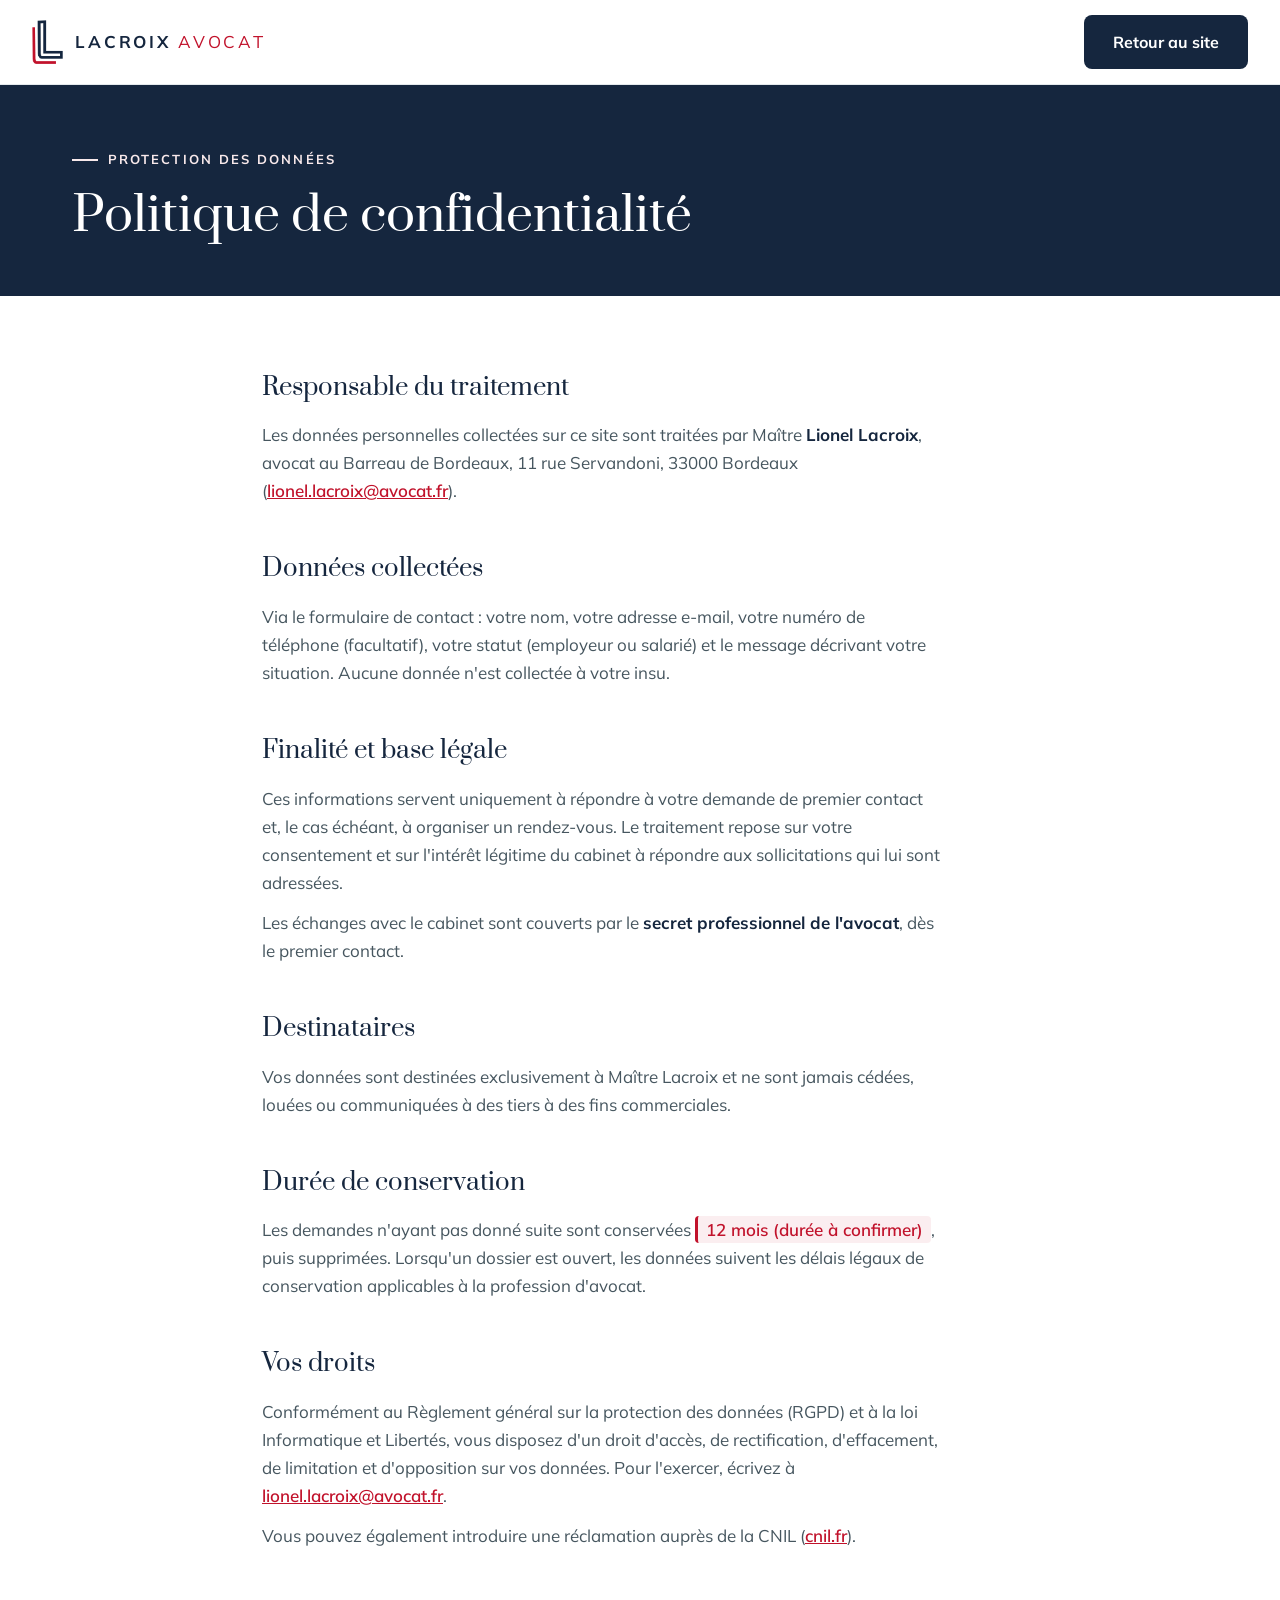
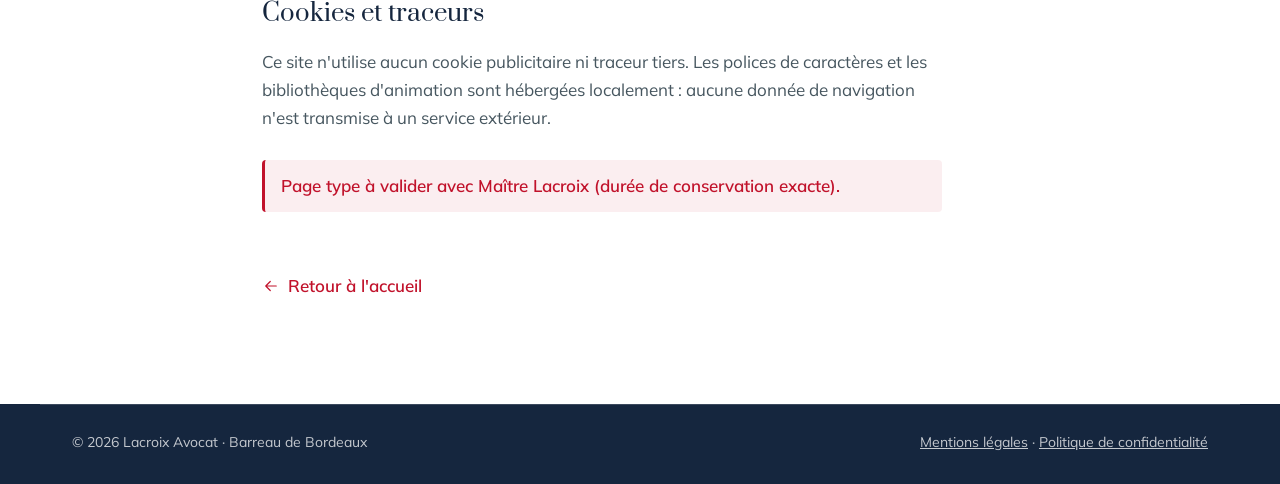
==== confidentialite.html @ 8fa0746b "Maquette one-page Lacroix Avocat (prototype) Site vitrine statique pour Me Lionel Lacroix, avocat en" ====
<!DOCTYPE html>
<html lang="fr">
<head>
<meta charset="UTF-8">
<meta name="viewport" content="width=device-width, initial-scale=1.0">
<title>Politique de confidentialité · Lacroix Avocat</title>
<meta name="description" content="Politique de confidentialité et protection des données personnelles du cabinet de Maître Lionel Lacroix, avocat à Bordeaux.">
<meta name="robots" content="noindex, nofollow">
<link rel="icon" type="image/png" href="img/logo-mark.png">
<link rel="preload" href="fonts/prata-v22-latin-regular.woff2" as="font" type="font/woff2" crossorigin>
<link rel="preload" href="fonts/mulish-v18-latin_latin-ext-regular.woff2" as="font" type="font/woff2" crossorigin>
<link rel="stylesheet" href="css/style.css">
<link rel="stylesheet" href="css/responsive.css">
</head>
<body>

<a class="skip-link" href="#contenu">Aller au contenu</a>

<header class="site-header">
  <div class="conteneur header-inner">
    <a class="marque" href="index.html" aria-label="Lacroix Avocat, accueil">
      <img src="img/logo-mark.png" alt="" width="396" height="554" class="marque-mark">
      <span class="marque-texte">LACROIX <span>AVOCAT</span></span>
    </a>
    <div class="header-actions">
      <a class="btn btn-marine" href="index.html">Retour au site</a>
    </div>
  </div>
</header>

<main id="contenu">

<section class="legal-hero">
  <div class="conteneur">
    <p class="label">Protection des données</p>
    <h1>Politique de confidentialité</h1>
  </div>
</section>

<section class="legal-corps">
  <div class="conteneur">

    <h2>Responsable du traitement</h2>
    <p>
      Les données personnelles collectées sur ce site sont traitées par Maître <strong>Lionel Lacroix</strong>,
      avocat au Barreau de Bordeaux, 11 rue Servandoni, 33000 Bordeaux
      (<a href="mailto:lionel.lacroix@avocat.fr">lionel.lacroix@avocat.fr</a>).
    </p>

    <h2>Données collectées</h2>
    <p>
      Via le formulaire de contact : votre nom, votre adresse e-mail, votre numéro de téléphone (facultatif),
      votre statut (employeur ou salarié) et le message décrivant votre situation. Aucune donnée n'est collectée
      à votre insu.
    </p>

    <h2>Finalité et base légale</h2>
    <p>
      Ces informations servent uniquement à répondre à votre demande de premier contact et, le cas échéant, à
      organiser un rendez-vous. Le traitement repose sur votre consentement et sur l'intérêt légitime du cabinet
      à répondre aux sollicitations qui lui sont adressées.
    </p>
    <p>
      Les échanges avec le cabinet sont couverts par le <strong>secret professionnel de l'avocat</strong>,
      dès le premier contact.
    </p>

    <h2>Destinataires</h2>
    <p>
      Vos données sont destinées exclusivement à Maître Lacroix et ne sont jamais cédées, louées ou communiquées
      à des tiers à des fins commerciales.
    </p>

    <h2>Durée de conservation</h2>
    <p>
      Les demandes n'ayant pas donné suite sont conservées <span class="legal-todo">12 mois (durée à confirmer)</span>,
      puis supprimées. Lorsqu'un dossier est ouvert, les données suivent les délais légaux de conservation applicables
      à la profession d'avocat.
    </p>

    <h2>Vos droits</h2>
    <p>
      Conformément au Règlement général sur la protection des données (RGPD) et à la loi Informatique et Libertés,
      vous disposez d'un droit d'accès, de rectification, d'effacement, de limitation et d'opposition sur vos
      données. Pour l'exercer, écrivez à <a href="mailto:lionel.lacroix@avocat.fr">lionel.lacroix@avocat.fr</a>.
    </p>
    <p>
      Vous pouvez également introduire une réclamation auprès de la CNIL
      (<a href="https://www.cnil.fr" target="_blank" rel="noopener">cnil.fr</a>).
    </p>

    <h2>Cookies et traceurs</h2>
    <p>
      Ce site n'utilise aucun cookie publicitaire ni traceur tiers. Les polices de caractères et les
      bibliothèques d'animation sont hébergées localement : aucune donnée de navigation n'est transmise à
      un service extérieur.
    </p>

    <p class="legal-todo" style="display:block;margin-top:28px;padding:12px 16px;">
      Page type à valider avec Maître Lacroix (durée de conservation exacte).
    </p>

    <a class="legal-retour" href="index.html">
      <svg viewBox="0 0 24 24" width="18" height="18" fill="none" stroke="currentColor" stroke-width="1.6" stroke-linecap="round" stroke-linejoin="round" aria-hidden="true"><path d="M19 12H5M11 6l-6 6 6 6"/></svg>
      Retour à l'accueil
    </a>

  </div>
</section>

</main>

<footer class="site-pied">
  <div class="conteneur pied-bas">
    <p>© 2026 Lacroix Avocat · Barreau de Bordeaux</p>
    <p><a href="mentions-legales.html">Mentions légales</a> · <a href="confidentialite.html">Politique de confidentialité</a></p>
  </div>
</footer>

</body>
</html>
---- css/style.css ----
/* ============================================================
   LACROIX AVOCAT · maquette one page
   DA cahier des charges : Blanc · Rouge bordeaux · Bleu marine
   Univers chic, sobre et premium. Titres Prata, texte Mulish.
   ============================================================ */

/* ---------- Polices auto-hébergées ---------- */
@font-face {
  font-family: 'Prata';
  src: url('../fonts/prata-v22-latin-regular.woff2') format('woff2');
  font-weight: 400;
  font-style: normal;
  font-display: swap;
}
@font-face {
  font-family: 'Mulish';
  src: url('../fonts/mulish-v18-latin_latin-ext-regular.woff2') format('woff2');
  font-weight: 400;
  font-style: normal;
  font-display: swap;
}
@font-face {
  font-family: 'Mulish';
  src: url('../fonts/mulish-v18-latin_latin-ext-600.woff2') format('woff2');
  font-weight: 600;
  font-style: normal;
  font-display: swap;
}
@font-face {
  font-family: 'Mulish';
  src: url('../fonts/mulish-v18-latin_latin-ext-700.woff2') format('woff2');
  font-weight: 700;
  font-style: normal;
  font-display: swap;
}

/* ---------- Variables ---------- */
:root {
  --marine: #15263E;
  --marine-clair: #24405F;
  --bordeaux: #C1122B;        /* rouge bordeaux vif (réf client) */
  --bordeaux-fonce: #9C0F22;
  --bordeaux-voile: rgba(193, 18, 43, 0.07);
  --creme: #F8E9EB;           /* texte doux sur fond rouge */
  --encre: #2C3D49;
  --texte: #46565F;
  --fond: #FAFAFA;
  --blanc: #FFFFFF;
  --ligne: #E4E9EC;
  --ligne-sombre: rgba(255, 255, 255, 0.16);
  --titre: 'Prata', Georgia, serif;
  --corps: 'Mulish', Helvetica, Arial, sans-serif;
  --rayon: 14px;
  --rayon-petit: 8px;
  --rayon-grand: 34px;
  --largeur: 1200px;
  --header-h: 84px;
}

/* ---------- Base ---------- */
*, *::before, *::after { box-sizing: border-box; margin: 0; padding: 0; }

html { scroll-behavior: smooth; }

body {
  font-family: var(--corps);
  font-size: 1.0625rem;
  line-height: 1.65;
  color: var(--texte);
  background: var(--blanc);
  -webkit-font-smoothing: antialiased;
}

img { max-width: 100%; height: auto; display: block; }

::selection { background: var(--bordeaux); color: var(--blanc); }

a { color: inherit; }

h1, h2, h3 { font-family: var(--titre); font-weight: 400; color: var(--marine); }

.conteneur {
  max-width: var(--largeur);
  margin: 0 auto;
  padding: 0 32px;
}

section[id], div[id] { scroll-margin-top: calc(var(--header-h) + 16px); }

/* Révélations GSAP */
.js [data-reveal] { opacity: 0; }
.js.gsap-pret [data-reveal] { opacity: 1; }

/* ---------- Accessibilité ---------- */
.skip-link {
  position: absolute;
  left: -9999px;
  top: 0;
  background: var(--marine);
  color: var(--blanc);
  padding: 12px 20px;
  z-index: 200;
  border-radius: 0 0 var(--rayon-petit) 0;
}
.skip-link:focus { left: 0; }

:focus-visible {
  outline: 3px solid var(--bordeaux);
  outline-offset: 2px;
  border-radius: 3px;
}
/* Anneau clair sur les fonds sombres (bordeaux / marine) */
.section-bordeaux :focus-visible,
.cta-bande :focus-visible,
.honoraires-carte :focus-visible,
.contact-formulaire :focus-visible,
.site-pied :focus-visible {
  outline-color: var(--blanc);
}

/* ---------- Labels de section ---------- */
.label {
  display: flex;
  align-items: center;
  gap: 10px;
  font-size: 0.8125rem;
  font-weight: 700;
  letter-spacing: 0.16em;
  text-transform: uppercase;
  color: var(--bordeaux);
  margin-bottom: 18px;
}
.label::before {
  content: '';
  width: 26px;
  height: 2px;
  background: var(--bordeaux);
  flex: none;
}
.label-centre { justify-content: center; }
.label-clair { color: var(--creme); }
.label-clair::before { background: var(--creme); }

/* ---------- Titres ---------- */
.titre-xl {
  font-size: clamp(1.9rem, 3.4vw, 2.9rem);
  line-height: 1.2;
  max-width: 21em;
  margin-bottom: 28px;
}
.section-intro {
  max-width: 44em;
  margin-bottom: 48px;
  font-size: 1.125rem;
}

/* ---------- Boutons ---------- */
.btn {
  display: inline-flex;
  align-items: center;
  justify-content: center;
  gap: 10px;
  min-height: 52px;
  padding: 13px 28px;
  border: 1.5px solid transparent;
  border-radius: var(--rayon-petit);
  font-family: var(--corps);
  font-size: 1rem;
  font-weight: 700;
  text-decoration: none;
  text-align: center;
  white-space: nowrap;
  cursor: pointer;
  transition: background-color 0.25s ease, color 0.25s ease, border-color 0.25s ease, transform 0.25s ease;
}
.btn:hover { transform: translateY(-2px); }
.btn svg { width: 18px; height: 18px; flex: none; }

.btn-bordeaux { background: var(--bordeaux); color: var(--blanc); }
.btn-bordeaux:hover { background: var(--bordeaux-fonce); }

.btn-marine { background: var(--marine); color: var(--blanc); }
.btn-marine:hover { background: var(--marine-clair); }

.btn-outline-marine {
  background: transparent;
  color: var(--marine);
  border-color: var(--marine);
}
.btn-outline-marine:hover { background: var(--marine); color: var(--blanc); }

.btn-blanc { background: var(--blanc); color: var(--bordeaux); }
.btn-blanc:hover { background: var(--creme); }

.btn-outline-blanc {
  background: transparent;
  color: var(--blanc);
  border-color: rgba(255, 255, 255, 0.55);
}
.btn-outline-blanc:hover { border-color: var(--blanc); background: rgba(255, 255, 255, 0.12); }

.btn-large { width: 100%; }

.lien-fleche {
  display: inline-flex;
  align-items: center;
  gap: 8px;
  min-height: 44px;
  font-weight: 700;
  color: var(--bordeaux);
  text-decoration: none;
  font-size: 0.9375rem;
}
.lien-fleche svg { width: 18px; height: 18px; transition: transform 0.25s ease; }
.lien-fleche:hover svg { transform: translateX(5px); }

/* ============================================================
   HEADER
   ============================================================ */
.site-header {
  position: sticky;
  top: 0;
  z-index: 100;
  background: var(--blanc);
  border-bottom: 1px solid var(--ligne);
  transition: box-shadow 0.3s ease;
}
.site-header.est-scrolle { box-shadow: 0 6px 24px rgba(21, 38, 62, 0.08); }

.header-inner {
  display: flex;
  align-items: center;
  justify-content: space-between;
  gap: 20px;
  height: var(--header-h);
  max-width: 1440px;
}

.marque {
  display: flex;
  align-items: center;
  gap: 12px;
  text-decoration: none;
  flex: none;
}
.marque-mark { width: auto; height: 44px; }
.marque-texte {
  font-size: 1.0625rem;
  font-weight: 700;
  letter-spacing: 0.16em;
  color: var(--marine);
  white-space: nowrap;
}
.marque-texte span { color: var(--bordeaux); font-weight: 400; }

.nav-principale { display: flex; gap: 2px; }
.nav-principale a {
  display: inline-flex;
  align-items: center;
  min-height: 44px;
  padding: 8px 11px;
  font-size: 0.9063rem;
  font-weight: 600;
  color: var(--encre);
  text-decoration: none;
  white-space: nowrap;
  border-radius: var(--rayon-petit);
  transition: color 0.2s ease, background-color 0.2s ease;
}
.nav-principale a:hover { color: var(--bordeaux); background: var(--bordeaux-voile); }

.header-actions { display: flex; align-items: center; gap: 12px; flex: none; }
.header-cta-duo { display: flex; align-items: center; gap: 10px; }
.header-cta-duo .btn { min-height: 46px; padding: 10px 18px; font-size: 0.9063rem; }
.header-cta-offert { line-height: 1.2; }

.burger {
  display: none;
  flex-direction: column;
  justify-content: center;
  gap: 5px;
  width: 46px;
  height: 46px;
  padding: 11px;
  background: none;
  border: 1px solid var(--ligne);
  border-radius: var(--rayon-petit);
  cursor: pointer;
}
.burger span {
  display: block;
  height: 2px;
  width: 100%;
  background: var(--marine);
  border-radius: 2px;
  transition: transform 0.3s ease, opacity 0.3s ease;
}
.burger.est-ouvert span:nth-child(1) { transform: translateY(7px) rotate(45deg); }
.burger.est-ouvert span:nth-child(2) { opacity: 0; }
.burger.est-ouvert span:nth-child(3) { transform: translateY(-7px) rotate(-45deg); }

/* ---------- Menu mobile ---------- */
.menu-mobile {
  position: fixed;
  inset: var(--header-h) 0 auto 0;
  z-index: 99;
  background: var(--blanc);
  border-bottom: 1px solid var(--ligne);
  padding: 10px 32px 22px;
  box-shadow: 0 18px 40px rgba(21, 38, 62, 0.14);
}
.menu-mobile nav { display: flex; flex-direction: column; }
.menu-mobile nav a {
  display: flex;
  align-items: center;
  min-height: 46px;
  font-size: 1.0625rem;
  font-weight: 600;
  color: var(--marine);
  text-decoration: none;
  border-bottom: 1px solid var(--ligne);
}
.menu-mobile nav a:last-child { border-bottom: none; }
.menu-mobile-pied {
  display: flex;
  flex-direction: column;
  gap: 10px;
  margin-top: 14px;
}

/* ============================================================
   HERO — première moitié, fond blanc, titre central bordeaux
   ============================================================ */
.hero {
  background: var(--blanc);
  text-align: center;
  padding: clamp(56px, 8vw, 96px) 0 clamp(48px, 7vw, 84px);
  position: relative;
  overflow: hidden;
}
.hero-inner { position: relative; z-index: 1; }
.hero .label { justify-content: center; }

.hero h1 {
  color: var(--bordeaux);
  font-size: clamp(2.1rem, 5.4vw, 4.6rem);
  line-height: 1.1;
  letter-spacing: 0.01em;
  text-transform: uppercase;
  margin: 0 auto 24px;
  max-width: 18em;
}
.hero-accroche {
  font-size: 1.125rem;
  line-height: 1.6;
  color: var(--texte);
  max-width: 34em;
  margin: 0 auto 40px;
}
.hero-cta {
  display: flex;
  flex-wrap: wrap;
  gap: 14px;
  justify-content: center;
}

/* Segment de 2 boutons accolés (réf client) */
.hero-segment {
  display: inline-flex;
  border: 1.5px solid var(--bordeaux);
  border-radius: var(--rayon-petit);
  overflow: hidden;
}
.segment-btn {
  display: inline-flex;
  align-items: center;
  justify-content: center;
  min-height: 56px;
  padding: 14px 34px;
  font-family: var(--corps);
  font-size: 1rem;
  font-weight: 700;
  text-decoration: none;
  white-space: nowrap;
  color: var(--marine);
  background: var(--blanc);
  transition: background-color 0.25s ease, color 0.25s ease;
}
.segment-btn + .segment-btn { border-left: 1.5px solid var(--bordeaux); }
.segment-btn:hover { background: var(--bordeaux-voile); }
.segment-btn-plein { background: var(--bordeaux); color: var(--blanc); }
.segment-btn-plein:hover { background: var(--bordeaux-fonce); color: var(--blanc); }

/* Bandeau de réassurance sous le hero */
.credentials {
  background: var(--fond);
  border-top: 1px solid var(--ligne);
  border-bottom: 1px solid var(--ligne);
}
.credentials-liste {
  display: flex;
  flex-wrap: wrap;
  align-items: center;
  justify-content: center;
  gap: 14px 40px;
  padding-top: 22px;
  padding-bottom: 22px;
}
.credentials-liste span {
  font-size: 0.8125rem;
  font-weight: 700;
  letter-spacing: 0.1em;
  text-transform: uppercase;
  color: var(--encre);
}

/* ============================================================
   SECTIONS COMMUNES
   ============================================================ */
.section { padding: clamp(64px, 9vw, 108px) 0; }
.section-fond { background: var(--fond); }
.section-centre { text-align: center; }
.section-centre .titre-xl,
.section-centre .section-intro { margin-left: auto; margin-right: auto; }
.section-centre .label { justify-content: center; }

.section-entete {
  display: flex;
  align-items: flex-end;
  justify-content: space-between;
  gap: 24px;
}

/* ============================================================
   SECONDE MOITIÉ — fond bordeaux + encadré blanc + 3 cartes
   ============================================================ */
.section-bordeaux {
  background: var(--bordeaux);
  color: var(--creme);
  padding: clamp(64px, 9vw, 112px) 0;
}
.section-bordeaux .titre-xl { color: var(--blanc); }

.encadre-blanc {
  background: var(--blanc);
  color: var(--texte);
  border-radius: var(--rayon-grand);
  padding: clamp(32px, 4vw, 64px);
  box-shadow: 0 30px 70px rgba(0, 0, 0, 0.22);
}
.encadre-entete { text-align: center; margin-bottom: 44px; }
.encadre-blanc .titre-xl { color: var(--marine); margin-bottom: 14px; }
.encadre-entete p { max-width: 40em; margin: 0 auto; color: var(--texte); }

.cartes-offres {
  display: grid;
  grid-template-columns: repeat(3, 1fr);
  gap: 0;
}
.carte-offre {
  padding: 12px 36px;
  border-left: 1px solid var(--ligne);
  display: flex;
  flex-direction: column;
  align-items: flex-start;
}
.carte-offre:first-child { border-left: none; padding-left: 0; }
.carte-offre:last-child { padding-right: 0; }
.carte-offre h3 {
  font-family: var(--corps);
  font-weight: 700;
  color: var(--marine);
  font-size: 1.5rem;
  margin-bottom: 16px;
}
.carte-offre p { font-size: 1rem; flex: 1; margin-bottom: 20px; }

.lien-offre {
  display: inline-flex;
  align-items: center;
  gap: 10px;
  min-height: 44px;
  font-weight: 700;
  font-size: 1rem;
  color: var(--marine);
  text-decoration: none;
}
.lien-offre svg { width: 20px; height: 20px; flex: none; transition: transform 0.25s ease; }
.lien-offre:hover { color: var(--bordeaux); }
.lien-offre:hover svg { transform: translateX(4px); }

/* ============================================================
   CABINET (bio + portrait)
   ============================================================ */
.cabinet-grille {
  display: grid;
  grid-template-columns: 0.9fr 1.1fr;
  gap: 64px;
  align-items: center;
}
.cabinet-portrait { position: relative; display: flex; }
.cabinet-portrait::before {
  content: '';
  position: absolute;
  inset: 6% -5% 0 5%;
  background: var(--bordeaux-voile);
  border-radius: var(--rayon-grand);
  z-index: 0;
}
.cabinet-portrait img {
  position: relative;
  z-index: 1;
  width: 100%;
  display: block;
}
.cabinet-portrait .cabinet-badge {
  position: absolute;
  left: -12px;
  bottom: 24px;
  z-index: 2;
  background: var(--blanc);
  color: var(--marine);
  border-radius: var(--rayon-petit);
  padding: 14px 20px;
  box-shadow: 0 14px 34px rgba(0, 0, 0, 0.16);
  display: flex;
  flex-direction: column;
  gap: 2px;
}
.cabinet-badge strong { font-family: var(--titre); font-weight: 400; font-size: 1.0625rem; }
.cabinet-badge span { font-size: 0.8125rem; color: var(--texte); }

.cabinet-bio p { margin-bottom: 20px; }
.citation {
  font-family: var(--titre);
  font-size: 1.375rem;
  line-height: 1.45;
  color: var(--bordeaux);
  border-left: 3px solid var(--bordeaux);
  padding: 6px 0 6px 24px;
  margin: 28px 0;
}

.qualites {
  display: grid;
  grid-template-columns: repeat(auto-fit, minmax(150px, 1fr));
  gap: 18px 28px;
  margin-top: 44px;
  list-style: none;
}
.qualites li {
  border-top: 2px solid var(--bordeaux);
  padding-top: 12px;
}
.qualites h3 { font-size: 1.1875rem; margin-bottom: 4px; }
.qualites p { font-size: 0.9375rem; }

/* ============================================================
   OFFRES DÉTAIL · accordéon
   ============================================================ */
.accordeon { margin-top: 42px; }
.accordeon-item { border-top: 1px solid var(--ligne); }
.accordeon-item:last-child { border-bottom: 1px solid var(--ligne); }

.accordeon-entete {
  display: flex;
  align-items: center;
  gap: 28px;
  width: 100%;
  min-height: 88px;
  padding: 22px 8px;
  background: none;
  border: none;
  cursor: pointer;
  text-align: left;
  color: var(--marine);
  transition: padding-left 0.3s ease;
}
.accordeon-entete:hover { padding-left: 16px; }

.accordeon-num {
  font-family: var(--titre);
  font-size: 1.0625rem;
  color: var(--bordeaux);
  flex: none;
  width: 34px;
}
.accordeon-titres { display: flex; flex-direction: column; gap: 3px; flex: 1; }
.accordeon-titre { font-family: var(--titre); font-size: clamp(1.25rem, 2.2vw, 1.75rem); line-height: 1.25; }
.accordeon-sous { font-size: 0.9375rem; color: var(--texte); }

.accordeon-fleche {
  flex: none;
  width: 46px;
  height: 46px;
  border: 1px solid var(--ligne);
  border-radius: var(--rayon-petit);
  display: grid;
  place-items: center;
  color: var(--marine);
  transition: transform 0.35s ease, background-color 0.35s ease, border-color 0.35s ease, color 0.35s ease;
}
.accordeon-fleche svg { width: 20px; height: 20px; }
.est-ouvert .accordeon-fleche {
  transform: rotate(180deg);
  background: var(--bordeaux);
  border-color: var(--bordeaux);
  color: var(--blanc);
}

.accordeon-panneau { overflow: hidden; }
.accordeon-corps {
  display: grid;
  grid-template-columns: 1.2fr 0.8fr;
  gap: 48px;
  align-items: start;
  padding: 6px 8px 40px 70px;
}
.accordeon-corps > div:only-child { grid-column: 1 / -1; max-width: 46em; }
.accordeon-corps p { margin-bottom: 22px; }
.accordeon-corps img { border-radius: var(--rayon); aspect-ratio: 3 / 2; object-fit: cover; }

.etiquettes { list-style: none; display: flex; flex-wrap: wrap; gap: 10px; }
.etiquettes li {
  font-size: 0.875rem;
  font-weight: 600;
  color: var(--bordeaux);
  border: 1px solid rgba(142, 27, 50, 0.35);
  border-radius: 6px;
  padding: 7px 14px;
}

/* ============================================================
   HONORAIRES
   ============================================================ */
.honoraires-grille {
  display: grid;
  grid-template-columns: 1.1fr 0.9fr;
  gap: 72px;
  align-items: stretch;
  margin-top: 26px;
}
.etapes {
  list-style: none;
  display: flex;
  flex-direction: column;
  justify-content: space-between;
}
.etapes li {
  display: flex;
  gap: 26px;
  padding: 22px 0;
  border-bottom: 1px solid var(--ligne);
}
.etapes li:first-child { padding-top: 40px; }
.etapes li:last-child { border-bottom: none; padding-bottom: 6px; }
.etapes .num {
  flex: none;
  width: 54px;
  height: 54px;
  border-radius: var(--rayon-petit);
  background: var(--bordeaux-voile);
  display: grid;
  place-items: center;
  font-family: var(--titre);
  font-size: 1.125rem;
  color: var(--bordeaux);
}
.etapes h3 { font-size: 1.375rem; margin-bottom: 8px; }

.honoraires-carte {
  background: var(--marine);
  border-radius: var(--rayon);
  padding: 40px 36px;
  color: var(--blanc);
}
.honoraires-carte h3 { color: var(--blanc); font-size: 1.375rem; margin-bottom: 22px; }
.honoraires-carte ul { list-style: none; margin-bottom: 30px; }
.honoraires-carte li {
  position: relative;
  padding: 10px 0 10px 28px;
  font-size: 0.9688rem;
  color: rgba(255, 255, 255, 0.85);
  border-bottom: 1px solid var(--ligne-sombre);
}
.honoraires-carte li:last-child { border-bottom: none; }
.honoraires-carte li::before {
  content: '';
  position: absolute;
  left: 2px;
  top: 18px;
  width: 12px;
  height: 2px;
  background: var(--bordeaux);
}

/* ============================================================
   FORMATION
   ============================================================ */
.formation-grille {
  display: grid;
  grid-template-columns: 1fr 1fr;
  gap: 26px;
  margin-top: 26px;
}
.formation-carte {
  border: 1px solid var(--ligne);
  border-radius: var(--rayon);
  padding: 34px 30px;
}
.formation-carte .carte-icone { margin-bottom: 18px; }
.formation-carte h3 { font-size: 1.375rem; margin-bottom: 10px; }
.formation-carte p { margin-bottom: 14px; }
.formation-carte ul { list-style: none; }
.formation-carte li {
  position: relative;
  padding: 6px 0 6px 22px;
  font-size: 0.9688rem;
}
.formation-carte li::before {
  content: '';
  position: absolute;
  left: 0;
  top: 15px;
  width: 10px;
  height: 2px;
  background: var(--bordeaux);
}
.carte-icone {
  width: 52px;
  height: 52px;
  border-radius: var(--rayon-petit);
  background: var(--bordeaux-voile);
  color: var(--bordeaux);
  display: grid;
  place-items: center;
}
.carte-icone svg { width: 26px; height: 26px; }

/* ============================================================
   NOUS REJOINDRE
   ============================================================ */
.rejoindre-bloc {
  display: grid;
  grid-template-columns: 1.2fr 0.8fr;
  gap: 48px;
  align-items: center;
  background: var(--fond);
  border: 1px solid var(--ligne);
  border-radius: var(--rayon);
  padding: clamp(30px, 4vw, 52px);
  margin-top: 26px;
}
.rejoindre-bloc h2 { font-size: clamp(1.6rem, 2.6vw, 2.1rem); margin-bottom: 16px; }
.rejoindre-actions { display: flex; flex-direction: column; gap: 12px; }

/* ============================================================
   TÉMOIGNAGES
   ============================================================ */
.temoignages {
  display: grid;
  grid-template-columns: repeat(3, 1fr);
  gap: 26px;
  margin-top: 30px;
}
.temoignage {
  background: var(--blanc);
  border: 1px solid var(--ligne);
  border-radius: var(--rayon);
  padding: 30px 28px;
  display: flex;
  flex-direction: column;
  gap: 14px;
}
.temoignage-etoiles { display: flex; gap: 3px; color: var(--bordeaux); }
.temoignage-etoiles svg { width: 18px; height: 18px; }
.temoignage blockquote { font-size: 1.0313rem; color: var(--encre); line-height: 1.55; flex: 1; }
.temoignage figcaption { font-weight: 700; color: var(--marine); font-size: 0.9375rem; }
.temoignage figcaption span { display: block; font-weight: 400; color: var(--texte); font-size: 0.8438rem; }
.temoignages-note {
  text-align: center;
  margin-top: 26px;
  font-size: 0.9375rem;
  color: var(--texte);
}

/* ============================================================
   FAQ
   ============================================================ */
.faq { max-width: 860px; margin: 30px auto 0; }
.faq .accordeon-item { border-color: var(--ligne); }
.faq .accordeon-entete { min-height: 72px; gap: 18px; }
.faq .accordeon-titre { font-size: clamp(1.0625rem, 1.6vw, 1.25rem); }
.faq .accordeon-corps { grid-template-columns: 1fr; padding: 0 8px 28px 8px; }
.faq .accordeon-corps p { color: var(--texte); }

/* ============================================================
   ACTUALITÉS
   ============================================================ */
.articles {
  display: grid;
  grid-template-columns: repeat(4, 1fr);
  gap: 26px;
  margin-top: 30px;
}
.article-carte {
  border: 1px solid var(--ligne);
  border-radius: var(--rayon);
  padding: 28px 26px 22px;
  display: flex;
  flex-direction: column;
  gap: 14px;
  transition: transform 0.3s ease, box-shadow 0.3s ease, border-color 0.3s ease;
}
.article-carte:hover {
  transform: translateY(-6px);
  box-shadow: 0 18px 40px rgba(21, 38, 62, 0.10);
  border-color: transparent;
}
.article-meta {
  display: flex;
  align-items: center;
  justify-content: space-between;
  gap: 10px;
  font-size: 0.8125rem;
  color: var(--texte);
}
.article-tag {
  font-weight: 700;
  color: var(--bordeaux);
  background: var(--bordeaux-voile);
  border-radius: 6px;
  padding: 5px 10px;
}
.article-carte h3 { font-size: 1.25rem; line-height: 1.35; }
.article-carte > p:not(.article-meta) { font-size: 1rem; flex: 1; }
.article-carte .lien-fleche { min-height: 44px; }

/* ============================================================
   BANDEAU CTA — fond bordeaux
   ============================================================ */
.cta-bande {
  background: var(--bordeaux);
  color: var(--creme);
  padding: clamp(60px, 8vw, 104px) 0;
  text-align: center;
}
.cta-bande h2 {
  color: var(--blanc);
  font-size: clamp(1.9rem, 3.4vw, 2.8rem);
  line-height: 1.15;
  margin: 0 auto 16px;
  max-width: 18em;
}
.cta-sous { color: var(--creme); margin: 0 auto 34px; max-width: 34em; }
.cta-bande .hero-cta { justify-content: center; }

/* ============================================================
   CONTACT
   ============================================================ */
.contact-grille {
  display: grid;
  grid-template-columns: 1fr 1fr;
  gap: 72px;
  margin-top: 26px;
  align-items: start;
}
.contact-liste { list-style: none; }
.contact-liste > li {
  display: flex;
  gap: 22px;
  padding: 24px 0;
  border-bottom: 1px solid var(--ligne);
}
.contact-liste > li:first-child { padding-top: 0; }
.contact-icone {
  flex: none;
  width: 52px;
  height: 52px;
  border-radius: var(--rayon-petit);
  background: var(--bordeaux-voile);
  color: var(--bordeaux);
  display: grid;
  place-items: center;
}
.contact-icone svg { width: 24px; height: 24px; }
.contact-liste h3 { font-size: 1.1875rem; margin-bottom: 6px; }
.contact-liste a { color: var(--encre); font-weight: 600; text-decoration-color: var(--bordeaux); }
.contact-note { font-size: 0.875rem; color: var(--texte); margin-top: 4px; }

.contact-rdv {
  margin-top: 26px;
  padding: 24px;
  background: var(--bordeaux-voile);
  border-radius: var(--rayon);
}
.contact-rdv h3 { font-size: 1.1875rem; margin-bottom: 8px; }
.contact-rdv p { font-size: 0.9375rem; margin-bottom: 16px; }
.contact-modes { padding-top: 22px; }
.contact-modes h3 { font-size: 1.1875rem; margin-bottom: 14px; }
.contact-modes ul { list-style: none; display: flex; flex-direction: column; gap: 10px; }
.contact-modes li { display: flex; align-items: center; gap: 12px; font-size: 0.9688rem; font-weight: 600; color: var(--encre); }
.contact-modes svg { width: 20px; height: 20px; color: var(--bordeaux); flex: none; }

/* ---------- Formulaire ---------- */
.contact-formulaire {
  background: var(--marine);
  border-radius: var(--rayon);
  padding: 44px 40px;
}
.contact-formulaire h3 { color: var(--blanc); font-size: 1.5rem; margin-bottom: 26px; }
.champ { margin-bottom: 18px; }
.champ-duo { display: grid; grid-template-columns: 1fr 1fr; gap: 16px; }
.champ label {
  display: block;
  font-size: 0.875rem;
  font-weight: 700;
  color: rgba(255, 255, 255, 0.9);
  margin-bottom: 7px;
}
.champ input, .champ select, .champ textarea {
  width: 100%;
  min-height: 50px;
  padding: 12px 16px;
  font-family: var(--corps);
  font-size: 1rem;
  color: var(--marine);
  background: var(--blanc);
  border: 1px solid transparent;
  border-radius: var(--rayon-petit);
}
.champ textarea { resize: vertical; min-height: 120px; }
.champ input:focus, .champ select:focus, .champ textarea:focus {
  outline: 3px solid var(--blanc);
  outline-offset: 0;
}
.contact-formulaire .btn { margin-top: 8px; }
.formulaire-note { font-size: 0.875rem; color: rgba(255, 255, 255, 0.72); margin-top: 16px; }
.formulaire-note a { color: var(--blanc); }
.formulaire-succes {
  margin-top: 16px;
  padding: 14px 18px;
  border-radius: var(--rayon-petit);
  background: rgba(255, 255, 255, 0.12);
  border: 1px solid rgba(255, 255, 255, 0.4);
  color: var(--blanc);
  font-size: 0.9375rem;
}

/* ============================================================
   FOOTER
   ============================================================ */
.site-pied { background: var(--marine); color: rgba(255, 255, 255, 0.75); }
.pied-grille {
  display: grid;
  grid-template-columns: 1.3fr 1fr 1fr 1fr;
  gap: 48px;
  padding-top: 76px;
  padding-bottom: 56px;
}
.pied-marque img { width: 132px; margin-bottom: 20px; }
.pied-marque p { font-size: 0.9375rem; max-width: 24em; }
.pied-colonne h3 { color: var(--blanc); font-size: 1.0625rem; margin-bottom: 16px; }
.pied-colonne { display: flex; flex-direction: column; align-items: flex-start; }
.pied-colonne a {
  display: inline-flex;
  align-items: center;
  min-height: 44px;
  color: rgba(255, 255, 255, 0.75);
  text-decoration: none;
  font-size: 0.9375rem;
  transition: color 0.2s ease;
}
.pied-colonne a:hover { color: var(--blanc); }
.pied-colonne p { font-size: 0.9375rem; margin-bottom: 8px; }
.pied-bas {
  display: flex;
  flex-wrap: wrap;
  justify-content: space-between;
  gap: 10px 24px;
  border-top: 1px solid var(--ligne-sombre);
  padding-top: 26px;
  padding-bottom: 30px;
  font-size: 0.875rem;
}
.pied-bas a { color: inherit; }
.pied-bas a:hover { color: var(--blanc); }

/* ============================================================
   PAGES LÉGALES
   ============================================================ */
.legal-hero { background: var(--marine); color: var(--blanc); padding: 64px 0 52px; }
.legal-hero p.label { color: var(--creme); }
.legal-hero p.label::before { background: var(--creme); }
.legal-hero h1 { color: var(--blanc); font-size: clamp(2rem, 4vw, 3rem); line-height: 1.15; max-width: 18em; }
.legal-corps { padding: 72px 0 96px; }
.legal-corps .conteneur { max-width: 820px; }
.legal-corps h2 { font-size: 1.5rem; margin: 44px 0 14px; }
.legal-corps h2:first-of-type { margin-top: 0; }
.legal-corps p, .legal-corps li { max-width: 68ch; margin-bottom: 12px; }
.legal-corps ul { padding-left: 22px; margin-bottom: 18px; }
.legal-corps a { color: var(--bordeaux); font-weight: 600; }
.legal-corps strong { color: var(--marine); }
.legal-todo {
  background: var(--bordeaux-voile);
  border-left: 3px solid var(--bordeaux);
  border-radius: 4px;
  padding: 3px 8px;
  font-weight: 600;
  color: var(--bordeaux);
  font-style: normal;
}
.legal-retour {
  display: inline-flex;
  align-items: center;
  gap: 8px;
  min-height: 44px;
  margin-top: 40px;
  font-weight: 700;
  color: var(--bordeaux);
  text-decoration: none;
}
.legal-retour:hover { color: var(--bordeaux-fonce); }
---- css/responsive.css ----
/* ============================================================
   LACROIX AVOCAT · responsive (desktop-first)
   ============================================================ */

/* ---------- ≤ 1280px : header compact ---------- */
@media (max-width: 1280px) {
  .header-cta-duo { gap: 8px; }
  .header-cta-duo .btn { padding: 9px 13px; font-size: 0.8438rem; }
  .nav-principale a { padding: 8px 9px; font-size: 0.875rem; }
}

/* ---------- ≤ 1180px : bascule menu burger ---------- */
@media (max-width: 1180px) {
  .nav-principale { display: none; }
  .header-cta-duo { display: none; }
  .burger { display: flex; }

  .articles { grid-template-columns: repeat(2, 1fr); }
  .temoignages { grid-template-columns: 1fr; max-width: 620px; margin-left: auto; margin-right: auto; }
}

/* ---------- ≤ 900px ---------- */
@media (max-width: 900px) {
  .cabinet-grille,
  .honoraires-grille,
  .contact-grille,
  .formation-grille,
  .rejoindre-bloc {
    grid-template-columns: 1fr;
    gap: 40px;
  }

  .cabinet-portrait { max-width: 420px; }
  .cabinet-portrait::before { inset: 6% -3% -5% 6%; }

  .cartes-offres { grid-template-columns: 1fr; }
  .carte-offre {
    border-left: none;
    border-top: 1px solid var(--ligne);
    padding: 26px 0;
  }
  .carte-offre:first-child { border-top: none; padding-top: 0; }
  .carte-offre:last-child { padding-bottom: 0; }

  .accordeon-corps {
    grid-template-columns: 1fr;
    gap: 28px;
    padding-left: 0;
  }
  .accordeon-corps img { max-width: min(480px, 100%); }

  .rejoindre-actions { flex-direction: row; flex-wrap: wrap; }
}

/* ---------- ≤ 640px ---------- */
@media (max-width: 640px) {
  .conteneur { padding: 0 20px; }
  .menu-mobile { padding-left: 20px; padding-right: 20px; }

  body { font-size: 1rem; }

  .marque-mark { height: 38px; }
  .marque-texte { font-size: 0.9375rem; }

  .hero h1 { font-size: clamp(1.85rem, 8vw, 2.7rem); }
  .hero-accroche { font-size: 1.0313rem; }
  .hero-cta .btn,
  .cta-bande .hero-cta .btn { width: 100%; }

  .hero-segment { display: flex; flex-direction: column; width: 100%; }
  .segment-btn { width: 100%; }
  .segment-btn + .segment-btn { border-left: none; border-top: 1.5px solid var(--bordeaux); }

  .credentials-liste { gap: 8px 22px; padding-top: 16px; padding-bottom: 16px; }
  .credentials-liste span { font-size: 0.75rem; }

  .encadre-blanc { padding: 26px 22px; }

  .citation { font-size: 1.1875rem; padding-left: 18px; }
  .qualites { grid-template-columns: 1fr 1fr; gap: 16px 20px; }

  .accordeon-entete { gap: 14px; min-height: 72px; padding: 18px 0; }
  .accordeon-entete:hover { padding-left: 6px; }
  .accordeon-num { width: 26px; font-size: 0.9375rem; }
  .accordeon-fleche { width: 44px; height: 44px; }

  .etapes li { gap: 18px; padding: 22px 0; }
  .etapes .num { width: 46px; height: 46px; }
  .honoraires-carte { padding: 30px 24px; }

  .articles { grid-template-columns: 1fr; }

  .rejoindre-actions { flex-direction: column; }
  .rejoindre-actions .btn { width: 100%; }

  .champ-duo { grid-template-columns: 1fr; gap: 0; }
  .contact-formulaire { padding: 30px 22px; }

  .pied-grille { grid-template-columns: 1fr; gap: 34px; padding-top: 56px; padding-bottom: 40px; }
  .pied-bas { flex-direction: column; align-items: flex-start; }
}

/* ---------- ≤ 400px ---------- */
@media (max-width: 400px) {
  .qualites { grid-template-columns: 1fr; }
}

/* ---------- Anti-zoom iOS : champs 16px minimum ---------- */
@media (max-width: 1024px) {
  .champ input,
  .champ select,
  .champ textarea { font-size: 16px; }
}

/* ---------- Mouvement réduit ---------- */
@media (prefers-reduced-motion: reduce) {
  html { scroll-behavior: auto; }
  *, *::before, *::after {
    animation-duration: 0.01ms !important;
    animation-iteration-count: 1 !important;
    transition-duration: 0.01ms !important;
  }
  .js [data-reveal] { opacity: 1 !important; transform: none !important; }
}
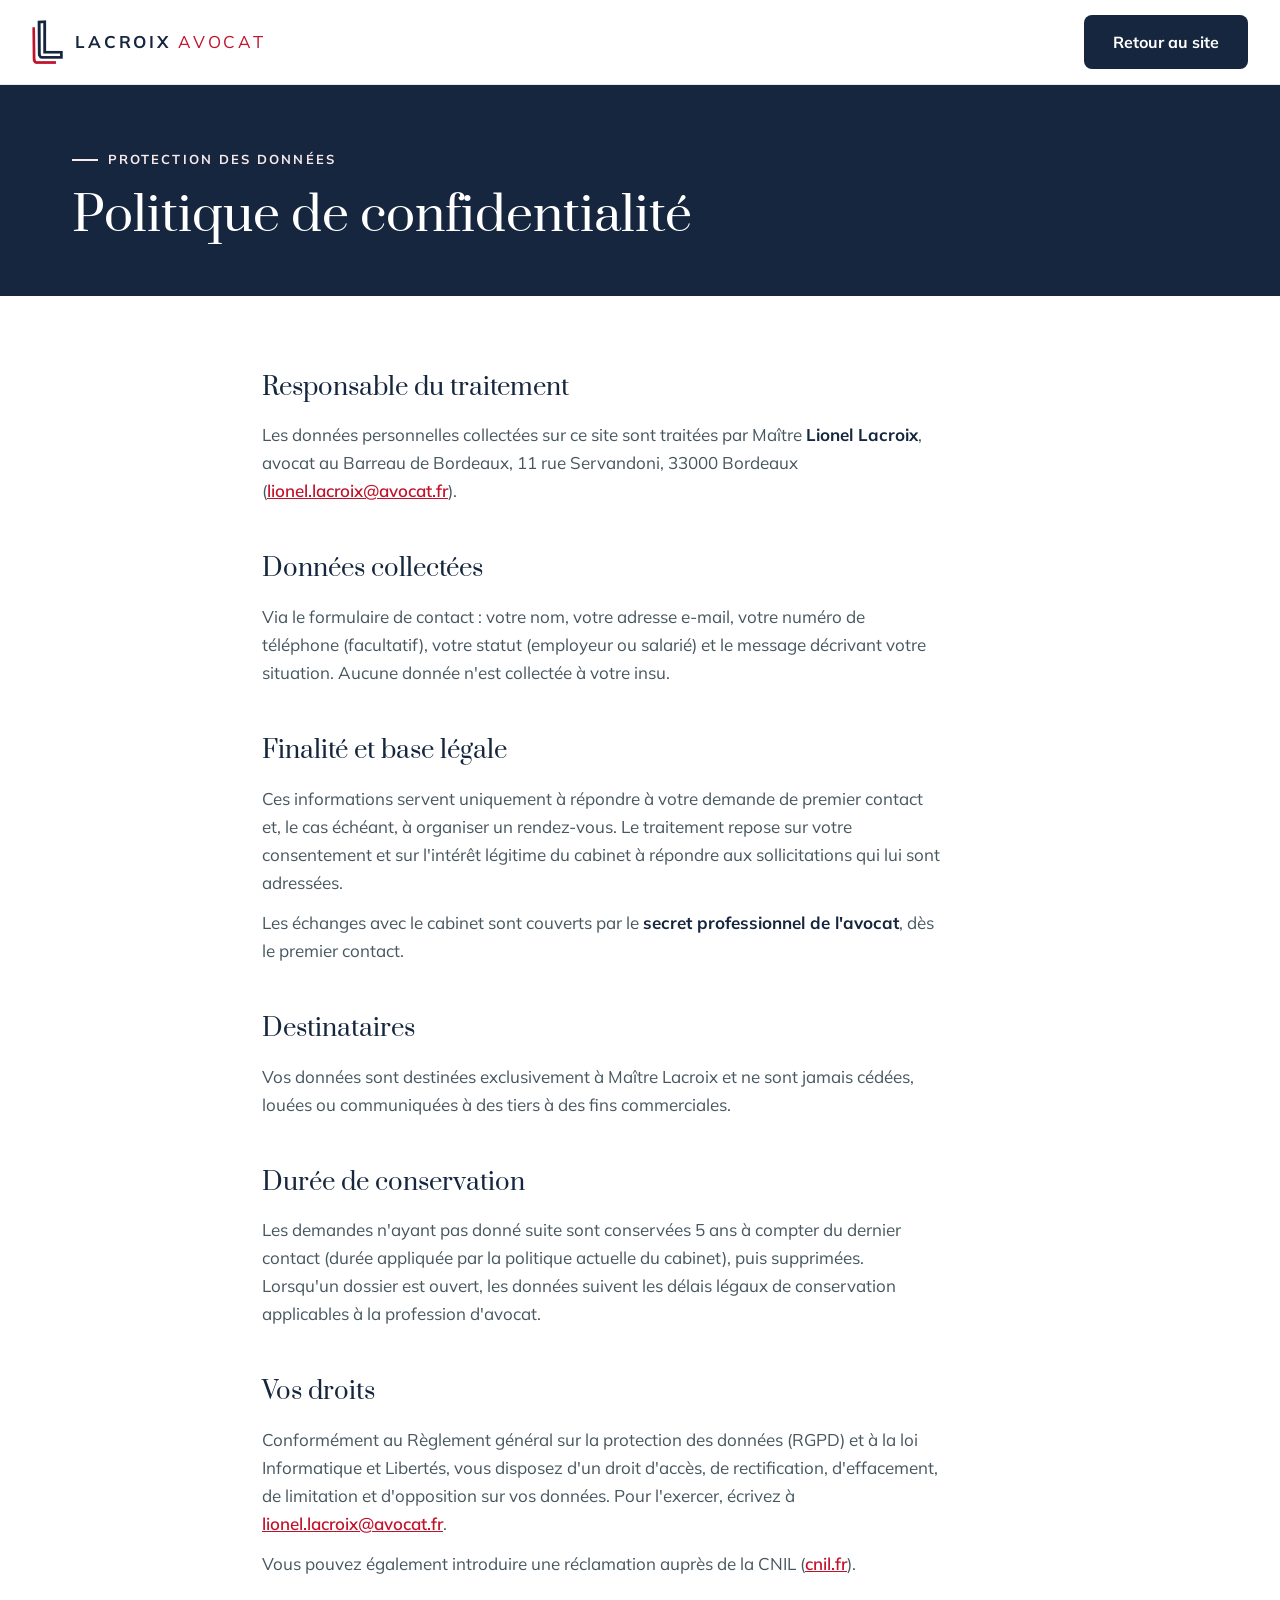
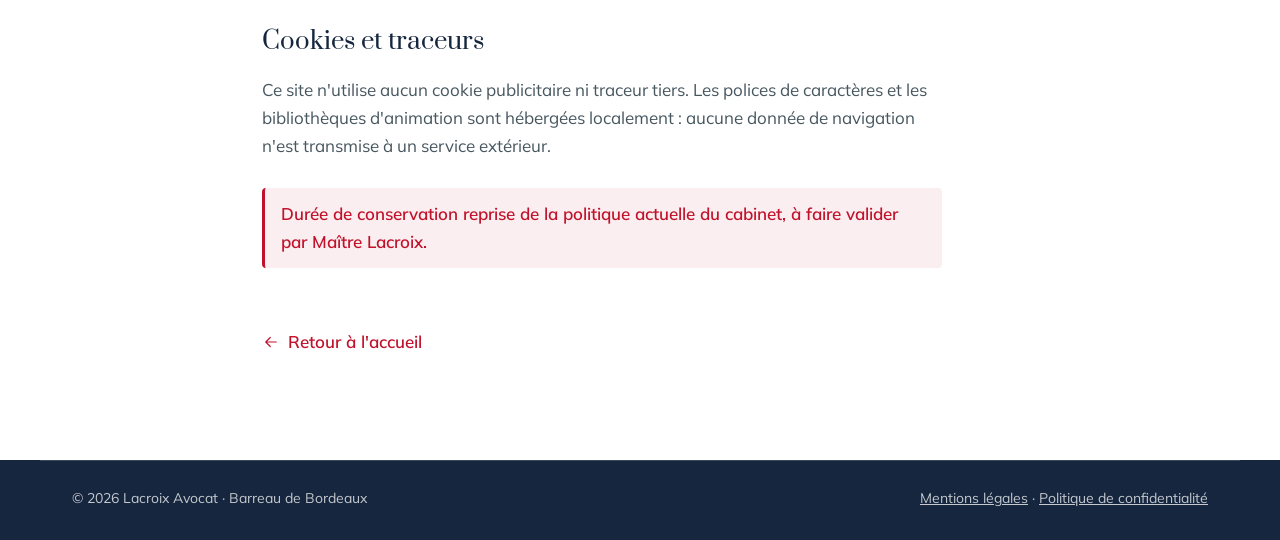
==== commit 8624c4f2: "V2 : hero recompose + fond verifie sur tout le site actuel Hero : cadre rectangulaire creme pleine h" ====
--- a/confidentialite.html
+++ b/confidentialite.html
@@ -1,4 +1,4 @@
-<!DOCTYPE html>
+﻿<!DOCTYPE html>
 <html lang="fr">
 <head>
 <meta charset="UTF-8">
@@ -73,7 +73,7 @@
 
     <h2>Durée de conservation</h2>
     <p>
-      Les demandes n'ayant pas donné suite sont conservées <span class="legal-todo">12 mois (durée à confirmer)</span>,
+      Les demandes n'ayant pas donné suite sont conservées 5 ans à compter du dernier contact (durée appliquée par la politique actuelle du cabinet),
       puis supprimées. Lorsqu'un dossier est ouvert, les données suivent les délais légaux de conservation applicables
       à la profession d'avocat.
     </p>
@@ -97,7 +97,7 @@
     </p>
 
     <p class="legal-todo" style="display:block;margin-top:28px;padding:12px 16px;">
-      Page type à valider avec Maître Lacroix (durée de conservation exacte).
+      Durée de conservation reprise de la politique actuelle du cabinet, à faire valider par Maître Lacroix.
     </p>
 
     <a class="legal-retour" href="index.html">
